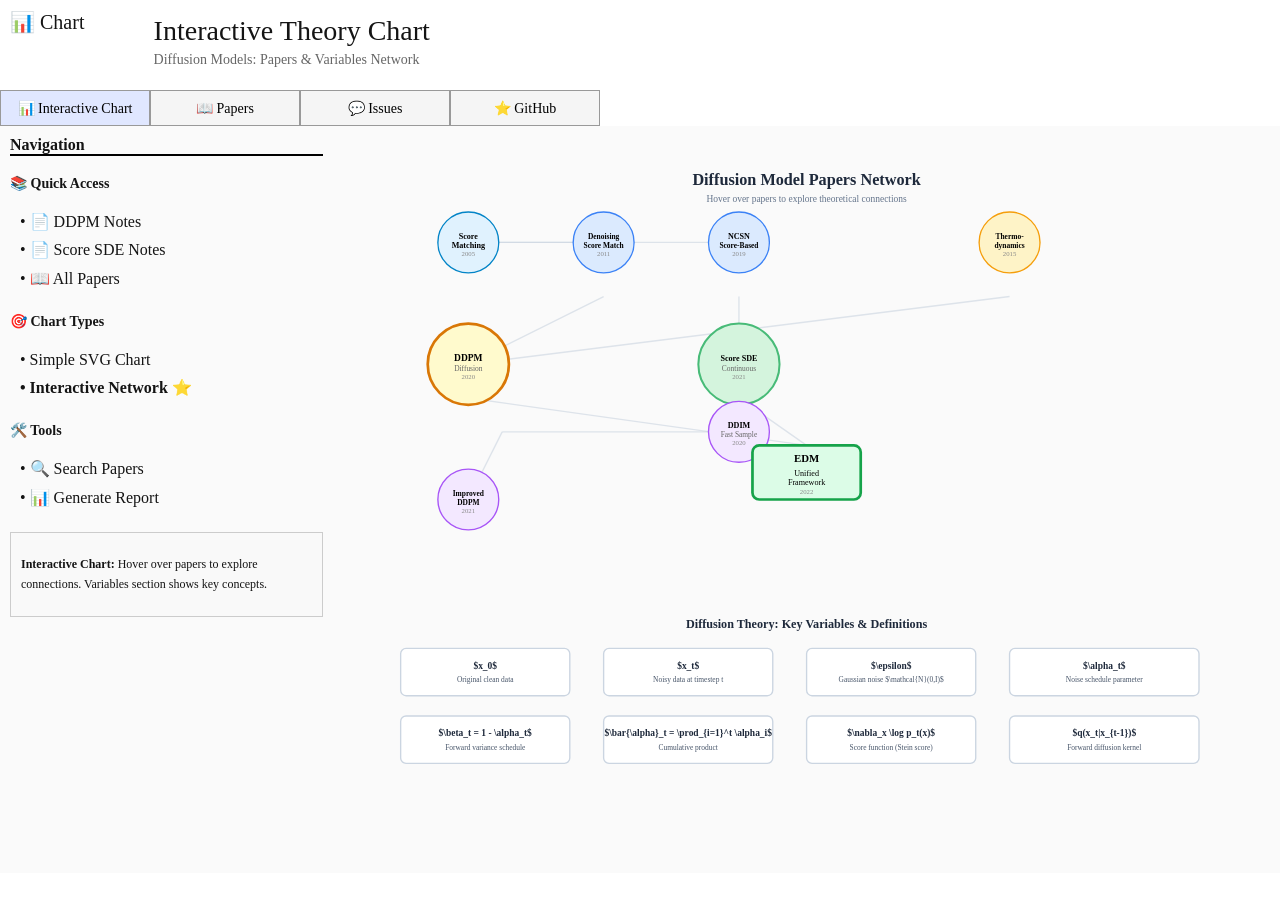
==== website/interactive.html @ 13164aba "feat: 创建仿WM参考网站的交互式理论图表 ✨ 核心功能： 1. 创建interactive.html - 完全仿照WM参考网站的设计    - 上半部分(70%): 论文网络图，悬停高亮相关论文" ====
<!DOCTYPE html>
<html lang="zh-CN">
<head>
    <meta charset="UTF-8">
    <meta name="viewport" content="width=device-width, initial-scale=1.0">
    <title>📊 Interactive Theory Chart - Diffusion Models</title>
    <link rel="stylesheet" href="style.css">
    <style>
        .chart-page {
            position: absolute;
            left: 26%;
            top: 14%;
            width: 74%;
            height: 83%;
            overflow: auto;
            background: white;
            padding: 0;
        }

        .chart-container {
            width: 100%;
            height: 100%;
            position: relative;
        }

        .svg-container {
            width: 100%;
            height: 100%;
            display: block;
            background: #fafafa;
        }

        /* Paper nodes styling */
        .paper-node {
            cursor: pointer;
            transition: all 0.3s ease;
        }

        .paper-node circle {
            transition: all 0.3s ease;
        }

        .paper-node text {
            transition: all 0.3s ease;
            pointer-events: none;
        }

        .paper-node .subtitle {
            font-size: 11px;
            fill: #666;
        }

        .paper-node .year {
            font-size: 10px;
            fill: #888;
        }

        /* Connection lines */
        .connection-line {
            stroke: #cbd5e1;
            stroke-width: 2;
            opacity: 0.6;
            transition: all 0.3s ease;
        }

        /* Highlight states */
        .highlighted {
            opacity: 1 !important;
            stroke-width: 3 !important;
        }

        .dimmed {
            opacity: 0.15 !important;
        }

        .active {
            opacity: 1 !important;
            stroke: #667eea !important;
            stroke-width: 4 !important;
        }

        /* Variables section */
        .variables-section {
            background: linear-gradient(180deg, #f8f9fa 0%, #e9ecef 100%);
            border-top: 3px solid #667eea;
        }

        .variables-title {
            font-size: 18px;
            font-weight: bold;
            fill: #1e293b;
        }

        .variable-item {
            cursor: pointer;
            transition: all 0.3s ease;
        }

        .variable-item:hover rect {
            fill: #e0e7ff !important;
            stroke: #667eea !important;
            stroke-width: 2;
        }

        .variable-item .var-name {
            font-size: 14px;
            font-weight: bold;
            fill: #1e293b;
        }

        .variable-item .var-def {
            font-size: 11px;
            fill: #475569;
        }

        /* Variable relationships */
        .variable-arrow {
            stroke: #94a3b8;
            stroke-width: 1.5;
            fill: none;
            opacity: 0.5;
        }

        .legend {
            position: absolute;
            top: 20px;
            right: 20px;
            background: white;
            padding: 15px;
            border-radius: 8px;
            box-shadow: 0 2px 8px rgba(0,0,0,0.1);
            font-size: 12px;
        }

        .legend h4 {
            margin: 0 0 10px 0;
            color: #1e293b;
        }

        .legend-item {
            display: flex;
            align-items: center;
            gap: 8px;
            margin: 5px 0;
        }

        .legend-color {
            width: 20px;
            height: 20px;
            border-radius: 50%;
            border: 2px solid #cbd5e1;
        }

        .instruction {
            position: absolute;
            bottom: 20px;
            left: 20px;
            background: rgba(255, 255, 255, 0.95);
            padding: 15px 20px;
            border-radius: 8px;
            box-shadow: 0 2px 8px rgba(0,0,0,0.1);
            font-size: 14px;
            color: #475569;
        }

        .instruction strong {
            color: #1e293b;
        }

        /* Notes link */
        .notes-link {
            position: absolute;
            top: 20px;
            left: 20px;
            background: #48bb78;
            color: white;
            padding: 12px 20px;
            border-radius: 8px;
            text-decoration: none;
            font-weight: bold;
            box-shadow: 0 2px 8px rgba(0,0,0,0.1);
            transition: all 0.2s;
        }

        .notes-link:hover {
            background: #38a169;
            transform: translateY(-2px);
        }

        .notes-link svg {
            margin-right: 8px;
            vertical-align: middle;
        }
    </style>
</head>
<body>
    <div id="logo">
        <h2 style="margin: 10px; font-family: 'Georgia', serif;">📊 Chart</h2>
    </div>

    <div id="header">
        <h1 style="margin-top: 15px; font-family: 'Georgia', serif; font-weight: normal;">
            Interactive Theory Chart
        </h1>
        <p style="margin: 5px 0 0 0; font-size: 14px; color: #666;">
            Diffusion Models: Papers & Variables Network
        </p>
    </div>

    <div id="chartbutton">
        <a href="interactive.html"><button style="width: 100%; height: 100%; font-family: 'Georgia', serif; font-size: 14px; background: #e0e7ff;">📊 Interactive Chart</button></a>
    </div>

    <div id="aboutbutton">
        <a href="papers.html"><button style="width: 100%; height: 100%; font-family: 'Georgia', serif; font-size: 14px;">📖 Papers</button></a>
    </div>

    <div id="linksbutton">
        <a href="issues.html"><button style="width: 100%; height: 100%; font-family: 'Georgia', serif; font-size: 14px;">💬 Issues</button></a>
    </div>

    <div id="contactbutton">
        <a href="https://github.com/Shiying-Zhang/diffusion-theory-discussion" target="_blank"><button style="width: 100%; height: 100%; font-family: 'Georgia', serif; font-size: 14px;">⭐ GitHub</button></a>
    </div>

    <div id="distributions">
        <h3 style="margin: 10px; font-family: 'Georgia', serif; border-bottom: 2px solid #000;">Navigation</h3>

        <div style="margin: 15px 10px;">
            <h4 style="font-family: 'Georgia', serif; margin-bottom: 8px;">📚 Quick Access</h4>
            <ul style="list-style-type: none; padding-left: 10px; line-height: 1.8;">
                <li><a href="../Notes/DDPM.md">• 📄 DDPM Notes</a></li>
                <li><a href="../Notes/Score-based SDE.md">• 📄 Score SDE Notes</a></li>
                <li><a href="papers.html">• 📖 All Papers</a></li>
            </ul>
        </div>

        <div style="margin: 15px 10px;">
            <h4 style="font-family: 'Georgia', serif; margin-bottom: 8px;">🎯 Chart Types</h4>
            <ul style="list-style-type: none; padding-left: 10px; line-height: 1.8;">
                <li><a href="index.html">• Simple SVG Chart</a></li>
                <li><strong>• Interactive Network ⭐</strong></li>
            </ul>
        </div>

        <div style="margin: 15px 10px;">
            <h4 style="font-family: 'Georgia', serif; margin-bottom: 8px;">🛠️ Tools</h4>
            <ul style="list-style-type: none; padding-left: 10px; line-height: 1.8;">
                <li><a href="../scripts/search_papers.py">• 🔍 Search Papers</a></li>
                <li><a href="../scripts/generate_report.py">• 📊 Generate Report</a></li>
            </ul>
        </div>

        <div style="margin: 20px 10px; padding: 10px; background-color: #f9f9f9; border: 1px solid #ccc;">
            <p style="font-size: 12px; line-height: 1.6; font-family: 'Georgia', serif;">
                <strong>Interactive Chart:</strong> Hover over papers to explore connections. Variables section shows key concepts.
            </p>
        </div>
    </div>

    <div class="chart-page">
        <a href="../Notes/" class="notes-link">
            <svg width="16" height="16" viewBox="0 0 16 16" style="fill: currentColor;">
                <path d="M6 2h5l1 1h3v11H4V3h2z"/>
                <path d="M6 4v1h4V4H6z"/>
            </svg>
            View Notes
        </a>

        <div class="legend">
            <h4>Legend</h4>
            <div class="legend-item">
                <div class="legend-color" style="background: #fffacd;"></div>
                <span>Core Papers (DDPM)</span>
            </div>
            <div class="legend-item">
                <div class="legend-color" style="background: #d4f4dd;"></div>
                <span>Extensions</span>
            </div>
            <div class="legend-item">
                <div class="legend-color" style="background: #dbeafe;"></div>
                <span>Theoretical</span>
            </div>
        </div>

        <div class="instruction">
            <strong>💡 How to use:</strong><br>
            • Hover over papers to highlight connections<br>
            • Variables show diffusion theory concepts<br>
            • Click papers to view details
        </div>

        <div class="chart-container">
            <svg class="svg-container" viewBox="0 0 1400 1000" xmlns="http://www.w3.org/2000/svg">
                <defs>
                    <marker id="arrowhead" markerWidth="10" markerHeight="7" refX="9" refY="3.5" orient="auto">
                        <polygon points="0 0, 10 3.5, 0 7" fill="#94a3b8" />
                    </marker>
                    <style>
                        @keyframes pulse {
                            0%, 100% { opacity: 1; }
                            50% { opacity: 0.5; }
                        }
                    </style>
                </defs>

                <!-- Papers Network Section (Top 70%) -->
                <g id="papers-section">
                    <text x="700" y="35" text-anchor="middle" font-size="24" font-weight="bold" fill="#1e293b">
                        Diffusion Model Papers Network
                    </text>
                    <text x="700" y="60" text-anchor="middle" font-size="14" fill="#64748b">
                        Hover over papers to explore theoretical connections
                    </text>

                    <!-- Connections (drawn first so they appear behind nodes) -->
                    <!-- Score Matching connections -->
                    <line class="connection-line" data-from="score_matching" data-to="denoising" x1="200" y1="120" x2="400" y2="120"/>
                    <line class="connection-line" data-from="score_matching" data-to="ncsn" x1="200" y1="120" x2="600" y2="120"/>

                    <!-- DDPM connections -->
                    <line class="connection-line" data-from="thermodynamics" data-to="ddpm" x1="1000" y1="200" x2="200" y2="300"/>
                    <line class="connection-line" data-from="denoising" data-to="ddpm" x1="400" y1="200" x2="200" y2="300"/>
                    <line class="connection-line" data-from="ddpm" data-to="edm" x1="200" y1="350" x2="700" y2="420"/>
                    <line class="connection-line" data-from="ddpm" data-to="ddim" x1="250" y1="400" x2="600" y2="400"/>
                    <line class="connection-line" data-from="ddpm" data-to="improved" x1="250" y1="400" x2="200" y2="500"/>

                    <!-- Score SDE connections -->
                    <line class="connection-line" data-from="ncsn" data-to="score_sde" x1="600" y1="200" x2="600" y2="300"/>
                    <line class="connection-line" data-from="score_sde" data-to="edm" x1="600" y1="350" x2="700" y2="420"/>

                    <!-- Paper Nodes -->
                    <!-- Foundational Papers -->
                    <g class="paper-node" data-id="score_matching" onmouseover="handleHover('score_matching', true)" onmouseout="handleHover('score_matching', false)">
                        <circle cx="200" cy="120" r="45" fill="#e0f2fe" stroke="#0284c7" stroke-width="2"/>
                        <text x="200" y="115" text-anchor="middle" font-size="12" font-weight="bold">Score</text>
                        <text x="200" y="128" text-anchor="middle" font-size="12" font-weight="bold">Matching</text>
                        <text x="200" y="140" text-anchor="middle" class="year">2005</text>
                    </g>

                    <g class="paper-node" data-id="denoising" onmouseover="handleHover('denoising', true)" onmouseout="handleHover('denoising', false)">
                        <circle cx="400" cy="120" r="45" fill="#dbeafe" stroke="#3b82f6" stroke-width="2"/>
                        <text x="400" y="115" text-anchor="middle" font-size="11" font-weight="bold">Denoising</text>
                        <text x="400" y="128" text-anchor="middle" font-size="11" font-weight="bold">Score Match</text>
                        <text x="400" y="140" text-anchor="middle" class="year">2011</text>
                    </g>

                    <g class="paper-node" data-id="thermodynamics" onmouseover="handleHover('thermodynamics', true)" onmouseout="handleHover('thermodynamics', false)">
                        <circle cx="1000" cy="120" r="45" fill="#fef3c7" stroke="#f59e0b" stroke-width="2"/>
                        <text x="1000" y="115" text-anchor="middle" font-size="11" font-weight="bold">Thermo-</text>
                        <text x="1000" y="128" text-anchor="middle" font-size="11" font-weight="bold">dynamics</text>
                        <text x="1000" y="140" text-anchor="middle" class="year">2015</text>
                    </g>

                    <g class="paper-node" data-id="ncsn" onmouseover="handleHover('ncsn', true)" onmouseout="handleHover('ncsn', false)">
                        <circle cx="600" cy="120" r="45" fill="#dbeafe" stroke="#3b82f6" stroke-width="2"/>
                        <text x="600" y="115" text-anchor="middle" font-size="12" font-weight="bold">NCSN</text>
                        <text x="600" y="128" text-anchor="middle" font-size="11" font-weight="bold">Score-Based</text>
                        <text x="600" y="140" text-anchor="middle" class="year">2019</text>
                    </g>

                    <!-- Core Papers -->
                    <g class="paper-node" data-id="ddpm" onmouseover="handleHover('ddpm', true)" onmouseout="handleHover('ddpm', false)">
                        <circle cx="200" cy="300" r="60" fill="#fffacd" stroke="#d97706" stroke-width="4"/>
                        <text x="200" y="295" text-anchor="middle" font-size="14" font-weight="bold">DDPM</text>
                        <text x="200" y="310" text-anchor="middle" class="subtitle">Diffusion</text>
                        <text x="200" y="322" text-anchor="middle" class="year">2020</text>
                    </g>

                    <g class="paper-node" data-id="score_sde" onmouseover="handleHover('score_sde', true)" onmouseout="handleHover('score_sde', false)">
                        <circle cx="600" cy="300" r="60" fill="#d4f4dd" stroke="#48bb78" stroke-width="3"/>
                        <text x="600" y="295" text-anchor="middle" font-size="12" font-weight="bold">Score SDE</text>
                        <text x="600" y="310" text-anchor="middle" class="subtitle">Continuous</text>
                        <text x="600" y="322" text-anchor="middle" class="year">2021</text>
                    </g>

                    <!-- Extensions -->
                    <g class="paper-node" data-id="improved" onmouseover="handleHover('improved', true)" onmouseout="handleHover('improved', false)">
                        <circle cx="200" cy="500" r="45" fill="#f3e8ff" stroke="#a855f7" stroke-width="2"/>
                        <text x="200" y="495" text-anchor="middle" font-size="11" font-weight="bold">Improved</text>
                        <text x="200" y="508" text-anchor="middle" font-size="11" font-weight="bold">DDPM</text>
                        <text x="200" y="520" text-anchor="middle" class="year">2021</text>
                    </g>

                    <g class="paper-node" data-id="ddim" onmouseover="handleHover('ddim', true)" onmouseout="handleHover('ddim', false)">
                        <circle cx="600" cy="400" r="45" fill="#f3e8ff" stroke="#a855f7" stroke-width="2"/>
                        <text x="600" y="395" text-anchor="middle" font-size="12" font-weight="bold">DDIM</text>
                        <text x="600" y="408" text-anchor="middle" class="subtitle">Fast Sample</text>
                        <text x="600" y="420" text-anchor="middle" class="year">2020</text>
                    </g>

                    <!-- Unified Framework -->
                    <g class="paper-node" data-id="edm" onmouseover="handleHover('edm', true)" onmouseout="handleHover('edm', false)" onclick="window.open('papers/paper.html?id=edm_2022', '_blank')">
                        <rect x="620" y="420" width="160" height="80" rx="10" fill="#dcfce7" stroke="#16a34a" stroke-width="4"/>
                        <text x="700" y="445" text-anchor="middle" font-size="16" font-weight="bold">EDM</text>
                        <text x="700" y="465" text-anchor="middle" font-size="12">Unified</text>
                        <text x="700" y="478" text-anchor="middle" font-size="12">Framework</text>
                        <text x="700" y="492" text-anchor="middle" class="year">2022</text>
                    </g>
                </g>

                <!-- Variables Section (Bottom 30%) -->
                <g id="variables-section" class="variables-section">
                    <text x="700" y="690" text-anchor="middle" class="variables-title">
                        Diffusion Theory: Key Variables & Definitions
                    </text>

                    <!-- Core Variables -->
                    <g class="variable-item" data-var="x0" onmouseover="highlightVar('x0')" onmouseout="unhighlightVar()">
                        <rect x="100" y="720" width="250" height="70" rx="8" fill="white" stroke="#cbd5e1" stroke-width="2"/>
                        <text x="225" y="750" text-anchor="middle" class="var-name">$x_0$</text>
                        <text x="225" y="770" text-anchor="middle" class="var-def">Original clean data</text>
                    </g>

                    <g class="variable-item" data-var="xt" onmouseover="highlightVar('xt')" onmouseout="unhighlightVar()">
                        <rect x="400" y="720" width="250" height="70" rx="8" fill="white" stroke="#cbd5e1" stroke-width="2"/>
                        <text x="525" y="750" text-anchor="middle" class="var-name">$x_t$</text>
                        <text x="525" y="770" text-anchor="middle" class="var-def">Noisy data at timestep t</text>
                    </g>

                    <g class="variable-item" data-var="epsilon" onmouseover="highlightVar('epsilon')" onmouseout="unhighlightVar()">
                        <rect x="700" y="720" width="250" height="70" rx="8" fill="white" stroke="#cbd5e1" stroke-width="2"/>
                        <text x="825" y="750" text-anchor="middle" class="var-name">$\epsilon$</text>
                        <text x="825" y="770" text-anchor="middle" class="var-def">Gaussian noise $\mathcal{N}(0,I)$</text>
                    </g>

                    <g class="variable-item" data-var="alpha" onmouseover="highlightVar('alpha')" onmasterout="unhighlightVar()">
                        <rect x="1000" y="720" width="280" height="70" rx="8" fill="white" stroke="#cbd5e1" stroke-width="2"/>
                        <text x="1140" y="750" text-anchor="middle" class="var-name">$\alpha_t$</text>
                        <text x="1140" y="770" text-anchor="middle" class="var-def">Noise schedule parameter</text>
                    </g>

                    <!-- Beta and Alpha bar -->
                    <g class="variable-item" data-var="beta" onmouseover="highlightVar('beta')" onmouseout="unhighlightVar()">
                        <rect x="100" y="820" width="250" height="70" rx="8" fill="white" stroke="#cbd5e1" stroke-width="2"/>
                        <text x="225" y="850" text-anchor="middle" class="var-name">$\beta_t = 1 - \alpha_t$</text>
                        <text x="225" y="870" text-anchor="middle" class="var-def">Forward variance schedule</text>
                    </g>

                    <g class="variable-item" data-var="alphabar" onmouseover="highlightVar('alphabar')" onmouseout="unhighlightVar()">
                        <rect x="400" y="820" width="250" height="70" rx="8" fill="white" stroke="#cbd5e1" stroke-width="2"/>
                        <text x="525" y="850" text-anchor="middle" class="var-name">$\bar{\alpha}_t = \prod_{i=1}^t \alpha_i$</text>
                        <text x="525" y="870" text-anchor="middle" class="var-def">Cumulative product</text>
                    </g>

                    <g class="variable-item" data-var="score" onmouseover="highlightVar('score')" onmouseout="unhighlightVar()">
                        <rect x="700" y="820" width="250" height="70" rx="8" fill="white" stroke="#cbd5e1" stroke-width="2"/>
                        <text x="825" y="850" text-anchor="middle" class="var-name">$\nabla_x \log p_t(x)$</text>
                        <text x="825" y="870" text-anchor="middle" class="var-def">Score function (Stein score)</text>
                    </g>

                    <g class="variable-item" data-var="transition" onmouseover="highlightVar('transition')" onmouseout="unhighlightVar()">
                        <rect x="1000" y="820" width="280" height="70" rx="8" fill="white" stroke="#cbd5e1" stroke-width="2"/>
                        <text x="1140" y="850" text-anchor="middle" class="var-name">$q(x_t|x_{t-1})$</text>
                        <text x="1140" y="870" text-anchor="middle" class="var-def">Forward diffusion kernel</text>
                    </g>
                </g>
            </svg>
        </div>
    </div>

    <script>
        // Paper relationships mapping
        const paperConnections = {
            'score_matching': ['denoising', 'ncsn'],
            'denoising': ['score_matching', 'ddpm'],
            'ncsn': ['score_matching', 'score_sde'],
            'thermodynamics': ['ddpm'],
            'ddpm': ['improved', 'ddim', 'edm', 'denoising', 'thermodynamics'],
            'improved': ['ddpm'],
            'ddim': ['ddpm'],
            'score_sde': ['ncsn', 'edm'],
            'edm': ['ddpm', 'score_sde']
        };

        // Variable relationships (for highlighting)
        const variableConnections = {
            'alpha': ['beta', 'alphabar'],
            'beta': ['alpha', 'alphabar'],
            'alphabar': ['alpha', 'beta'],
            'x0': ['xt'],
            'xt': ['x0', 'epsilon', 'transition'],
            'epsilon': ['xt'],
            'score': ['xt'],
            'transition': ['xt', 'alpha', 'beta']
        };

        let hoveredPaper = null;

        function handleHover(paperId, isHover) {
            const paperNodes = document.querySelectorAll(`.paper-node[data-id="${paperId}"]`);
            const connections = document.querySelectorAll(`.connection-line[data-from="${paperId}"], .connection-line[data-to="${paperId}"]`);
            const relatedPapers = new Set();

            // Add connected papers
            if (paperConnections[paperId]) {
                paperConnections[paperId].forEach(id => relatedPapers.add(id));
            }

            // Clear all highlights
            document.querySelectorAll('.paper-node').forEach(node => {
                node.classList.remove('active', 'dimmed');
            });
            document.querySelectorAll('.connection-line').forEach(line => {
                line.classList.remove('active', 'dimmed');
            });

            if (isHover) {
                hoveredPaper = paperId;

                // Highlight hovered paper
                paperNodes.forEach(node => node.classList.add('active'));

                // Highlight connected papers
                relatedPapers.forEach(id => {
                    document.querySelectorAll(`.paper-node[data-id="${id}"]`).forEach(node => {
                        node.classList.add('active');
                    });
                });

                // Highlight connections
                connections.forEach(line => line.classList.add('active'));

                // Dim unrelated papers
                document.querySelectorAll('.paper-node').forEach(node => {
                    const id = node.dataset.id;
                    if (id !== paperId && !relatedPapers.has(id)) {
                        node.classList.add('dimmed');
                    }
                });

                // Dim unrelated connections
                document.querySelectorAll('.connection-line').forEach(line => {
                    const from = line.dataset.from;
                    const to = line.dataset.to;
                    if (from !== paperId && to !== paperId &&
                        !relatedPapers.has(from) && !relatedPapers.has(to)) {
                        line.classList.add('dimmed');
                    }
                });
            } else {
                hoveredPaper = null;
                // Reset all
                document.querySelectorAll('.paper-node').forEach(node => {
                    node.classList.remove('active', 'dimmed');
                });
                document.querySelectorAll('.connection-line').forEach(line => {
                    line.classList.remove('active', 'dimmed');
                });
            }
        }

        function highlightVar(varId) {
            const varItems = document.querySelectorAll(`.variable-item[data-var="${varId}"]`);
            const relatedVars = variableConnections[varId] || [];

            // Highlight hovered variable
            varItems.forEach(item => {
                item.querySelector('rect').style.fill = '#e0e7ff';
                item.querySelector('rect').style.stroke = '#667eea';
                item.querySelector('rect').style.strokeWidth = '3';
            });

            // Highlight related variables
            relatedVars.forEach(vId => {
                document.querySelectorAll(`.variable-item[data-var="${vId}"]`).forEach(item => {
                    item.querySelector('rect').style.fill = '#dcfce7';
                });
            });
        }

        function unhighlightVar() {
            // Reset all variables
            document.querySelectorAll('.variable-item rect').forEach(rect => {
                rect.style.fill = 'white';
                rect.style.stroke = '#cbd5e1';
                rect.style.strokeWidth = '2';
            });
        }
    </script>
</body>
</html>
---- website/style.css ----
/* Global rules - background color, links, font-family, font-color */

body {
    background-color: rgb(255, 255, 255);
    font-family: "Georgia", "Times New Roman", Times, serif;
    color: rgb(20, 20, 20);
    margin: 0;
    padding: 0;
}

a:link {
    color: rgb(20, 20, 20);
    text-decoration: none;
}

a:visited {
    color: rgb(20, 20, 20);
    text-decoration: none;
}

a:hover {
    color: rgb(70, 70, 200);
    text-decoration: underline;
}

a:active {
    color: rgb(20, 20, 20);
    text-decoration: none;
}

#logo {
    position: absolute;
    left: 0%;
    top: 0%;
    width: 10%;
    height: 10%;
    overflow: hidden;
}

#header {
    position: absolute;
    left: 12%;
    top: 0;
    width: 88%;
    height: 10%;
    overflow: hidden;
    background-color: transparent;
}

#chartbutton {
    position: absolute;
    left: 0px;
    top: 10%;
    width: 150px;
    height: 4%;
    overflow: hidden;
}

#aboutbutton {
    position: absolute;
    left: 150px;
    top: 10%;
    width: 150px;
    height: 4%;
    overflow: hidden;
}

#linksbutton {
    position: absolute;
    left: 300px;
    top: 10%;
    width: 150px;
    height: 4%;
    overflow: hidden;
}

#contactbutton {
    position: absolute;
    left: 450px;
    top: 10%;
    width: 150px;
    height: 4%;
    overflow: hidden;
}

#textbox {
    position: absolute;
    left: 0px;
    top: 15%;
    width: 95%;
    height: 100%;
    overflow: visible;
    margin-left: 5%;
}

#info {
    position: absolute;
    left: 0px;
    top: 14%;
    width: 25%;
    height: 0%;
    overflow: hidden;
    border-style: solid;
}

#distributions {
    position: absolute;
    left: 0px;
    top: 14%;
    width: 26%;
    height: 83%;
    overflow: auto;
    border-right: 1px solid #ccc;
    background-color: #fafafa;
}

#Zoomin {
    position: absolute;
    left: 27%;
    top: 15%;
    width: 30px;
    height: 30px;
    overflow: hidden;
    z-index: 10;
    background-color: white;
    border: 1px solid #666;
    border-radius: 3px;
}

#Zoomin:hover {
    background-color: #f0f0f0;
}

#Zoomout {
    position: absolute;
    left: 27%;
    top: 19%;
    width: 30px;
    height: 30px;
    overflow: hidden;
    z-index: 10;
    background-color: white;
    border: 1px solid #666;
    border-radius: 3px;
}

#Zoomout:hover {
    background-color: #f0f0f0;
}

#Charthouse {
    position: absolute;
    left: 26%;
    top: 14%;
    width: 74%;
    height: 83%;
    overflow: auto;
    background-color: #ffffff;
}

#Chart {
    position: relative;
    left: 0px;
    top: 0px;
    display: block;
    max-width: none;
}

/* Button styling */
button {
    cursor: pointer;
    background-color: #f5f5f5;
    border: 1px solid #999;
    padding: 5px;
}

button:hover {
    background-color: #e0e0e0;
}

/* Heading styles */
h1 {
    font-size: 28px;
    font-weight: normal;
    margin: 0;
}

h2 {
    font-size: 20px;
    font-weight: normal;
}

h3 {
    font-size: 16px;
    font-weight: bold;
}

h4 {
    font-size: 14px;
    font-weight: bold;
}

/* Paper detail page styles */
#paper-content {
    position: absolute;
    left: 26%;
    top: 14%;
    width: 74%;
    height: 83%;
    overflow: auto;
    background-color: #ffffff;
    padding: 30px;
}

.paper-header {
    background: linear-gradient(135deg, #667eea 0%, #764ba2 100%);
    color: white;
    padding: 30px;
    border-radius: 10px;
    margin-bottom: 30px;
}

.paper-header h1 {
    margin: 0 0 10px 0;
    font-size: 2em;
}

.paper-header .authors {
    font-size: 1.1em;
    margin: 10px 0;
}

.paper-header .meta {
    display: flex;
    gap: 20px;
    margin-top: 15px;
    font-size: 0.9em;
}

.paper-section {
    background: white;
    padding: 25px;
    border-radius: 8px;
    margin-bottom: 20px;
    box-shadow: 0 2px 4px rgba(0,0,0,0.1);
}

.paper-section h2 {
    margin-top: 0;
    color: #1e293b;
    border-bottom: 2px solid #e2e8f0;
    padding-bottom: 10px;
}

.status-badge {
    display: inline-block;
    padding: 5px 15px;
    border-radius: 20px;
    font-size: 0.9em;
    font-weight: bold;
}

.status-completed {
    background: #22c55e;
    color: white;
}

.status-reading {
    background: #3b82f6;
    color: white;
}

.status-unread {
    background: #94a3b8;
    color: white;
}

.paper-links {
    display: flex;
    gap: 15px;
    margin: 20px 0;
}

.paper-links a {
    display: inline-block;
    padding: 10px 20px;
    background: #667eea;
    color: white;
    border-radius: 5px;
    text-decoration: none;
}

.paper-links a:hover {
    background: #5568d3;
    text-decoration: none;
}

.key-concepts {
    display: flex;
    flex-wrap: wrap;
    gap: 10px;
    margin: 15px 0;
}

.concept-tag {
    background: #e0e7ff;
    color: #4f46e5;
    padding: 8px 15px;
    border-radius: 20px;
    font-size: 0.9em;
}

.notes-section {
    background: #fefce8;
    padding: 20px;
    border-left: 4px solid #f59e0b;
    margin: 20px 0;
}

.back-link {
    position: absolute;
    left: 26%;
    top: 5%;
    font-size: 14px;
}

.back-link a {
    color: #667eea;
    text-decoration: none;
}

.back-link a:hover {
    text-decoration: underline;
}
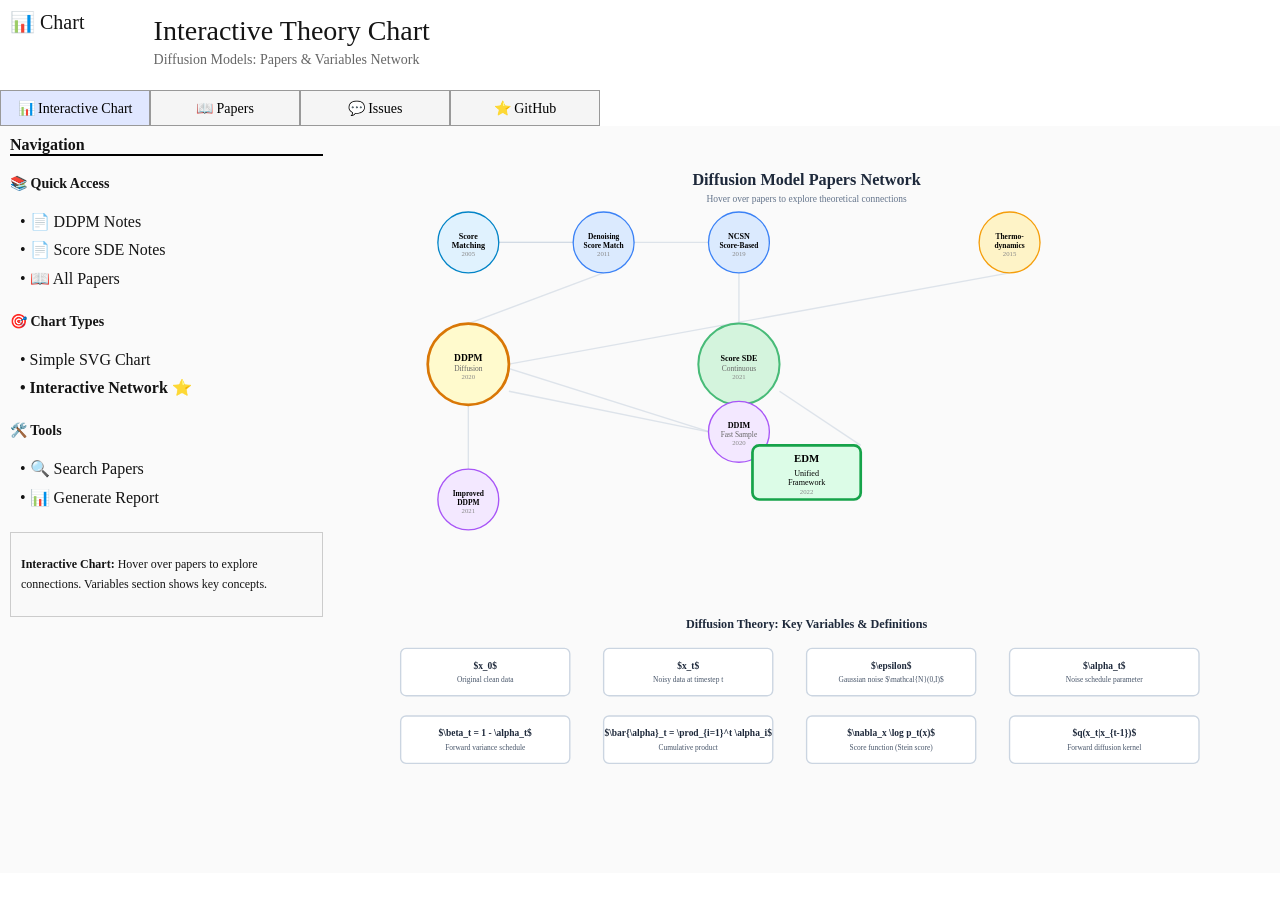
==== commit 8ed9b57e: "fix: 修复interactive chart连线坐标 & 准备GitHub Pages部署 ✅ 连线修复： - 修复所有论文节点的连线坐标 - 连线现在从圆圈边缘正确连接到圆圈边缘 - 9条连线全" ====
--- a/website/interactive.html
+++ b/website/interactive.html
@@ -314,20 +314,41 @@
                     </text>
 
                     <!-- Connections (drawn first so they appear behind nodes) -->
-                    <!-- Score Matching connections -->
-                    <line class="connection-line" data-from="score_matching" data-to="denoising" x1="200" y1="120" x2="400" y2="120"/>
-                    <line class="connection-line" data-from="score_matching" data-to="ncsn" x1="200" y1="120" x2="600" y2="120"/>
-
-                    <!-- DDPM connections -->
-                    <line class="connection-line" data-from="thermodynamics" data-to="ddpm" x1="1000" y1="200" x2="200" y2="300"/>
-                    <line class="connection-line" data-from="denoising" data-to="ddpm" x1="400" y1="200" x2="200" y2="300"/>
-                    <line class="connection-line" data-from="ddpm" data-to="edm" x1="200" y1="350" x2="700" y2="420"/>
-                    <line class="connection-line" data-from="ddpm" data-to="ddim" x1="250" y1="400" x2="600" y2="400"/>
-                    <line class="connection-line" data-from="ddpm" data-to="improved" x1="250" y1="400" x2="200" y2="500"/>
-
-                    <!-- Score SDE connections -->
-                    <line class="connection-line" data-from="ncsn" data-to="score_sde" x1="600" y1="200" x2="600" y2="300"/>
-                    <line class="connection-line" data-from="score_sde" data-to="edm" x1="600" y1="350" x2="700" y2="420"/>
+                    <!-- Score Matching to Denoising -->
+                    <line class="connection-line" data-from="score_matching" data-to="denoising"
+                          x1="245" y1="120" x2="355" y2="120"/>
+
+                    <!-- Score Matching to NCSN -->
+                    <line class="connection-line" data-from="score_matching" data-to="ncsn"
+                          x1="245" y1="120" x2="555" y2="120"/>
+
+                    <!-- Denoising to DDPM -->
+                    <line class="connection-line" data-from="denoising" data-to="ddpm"
+                          x1="400" y1="165" x2="200" y2="240"/>
+
+                    <!-- Thermodynamics to DDPM -->
+                    <line class="connection-line" data-from="thermodynamics" data-to="ddpm"
+                          x1="1000" y1="165" x2="260" y2="300"/>
+
+                    <!-- NCSN to Score SDE -->
+                    <line class="connection-line" data-from="ncsn" data-to="score_sde"
+                          x1="600" y1="165" x2="600" y2="240"/>
+
+                    <!-- DDPM to EDM -->
+                    <line class="connection-line" data-from="ddpm" data-to="edm"
+                          x1="240" y1="300" x2="620" y2="420"/>
+
+                    <!-- DDPM to DDIM -->
+                    <line class="connection-line" data-from="ddpm" data-to="ddim"
+                          x1="260" y1="340" x2="555" y2="400"/>
+
+                    <!-- DDPM to Improved -->
+                    <line class="connection-line" data-from="ddpm" data-to="improved"
+                          x1="200" y1="360" x2="200" y2="455"/>
+
+                    <!-- Score SDE to EDM -->
+                    <line class="connection-line" data-from="score_sde" data-to="edm"
+                          x1="660" y1="340" x2="780" y2="420"/>
 
                     <!-- Paper Nodes -->
                     <!-- Foundational Papers -->
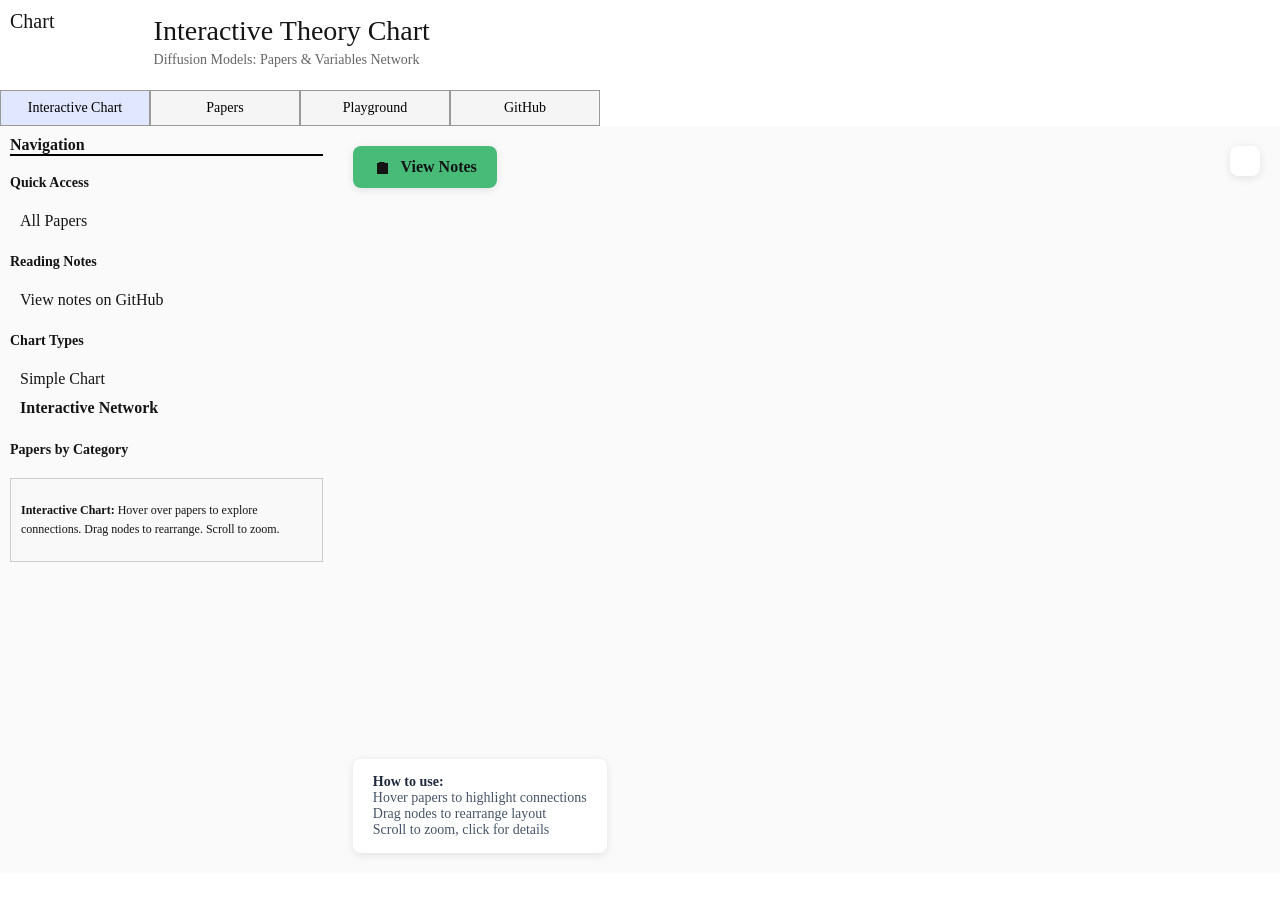
==== commit 4ca2bf9f: "feat：重构项目结构 + 新增 Playground 可视化与笔记自动加载   项目结构：   - 整合 website 样式（style.css → css/）和脚本（→ js/）   - 迁移笔" ====
--- a/website/interactive.html
+++ b/website/interactive.html
@@ -3,8 +3,9 @@
 <head>
     <meta charset="UTF-8">
     <meta name="viewport" content="width=device-width, initial-scale=1.0">
-    <title>📊 Interactive Theory Chart - Diffusion Models</title>
-    <link rel="stylesheet" href="style.css">
+    <title>Interactive Theory Chart - Diffusion Models</title>
+    <link rel="stylesheet" href="css/style.css">
+    <script src="https://d3js.org/d3.v7.min.js"></script>
     <style>
         .chart-page {
             position: absolute;
@@ -12,113 +13,44 @@
             top: 14%;
             width: 74%;
             height: 83%;
-            overflow: auto;
+            overflow: hidden;
             background: white;
             padding: 0;
         }
 
-        .chart-container {
+        #chart-container {
             width: 100%;
             height: 100%;
             position: relative;
-        }
-
-        .svg-container {
-            width: 100%;
-            height: 100%;
-            display: block;
             background: #fafafa;
         }
 
         /* Paper nodes styling */
         .paper-node {
             cursor: pointer;
-            transition: all 0.3s ease;
+            transition: opacity 0.3s ease;
         }
 
         .paper-node circle {
-            transition: all 0.3s ease;
+            transition: stroke 0.3s ease, stroke-width 0.3s ease;
         }
 
         .paper-node text {
-            transition: all 0.3s ease;
             pointer-events: none;
-        }
-
-        .paper-node .subtitle {
-            font-size: 11px;
-            fill: #666;
-        }
-
-        .paper-node .year {
-            font-size: 10px;
-            fill: #888;
         }
 
         /* Connection lines */
         .connection-line {
-            stroke: #cbd5e1;
-            stroke-width: 2;
-            opacity: 0.6;
-            transition: all 0.3s ease;
-        }
-
-        /* Highlight states */
-        .highlighted {
-            opacity: 1 !important;
-            stroke-width: 3 !important;
-        }
-
-        .dimmed {
-            opacity: 0.15 !important;
-        }
-
-        .active {
-            opacity: 1 !important;
-            stroke: #667eea !important;
-            stroke-width: 4 !important;
+            transition: stroke 0.3s ease, opacity 0.3s ease;
         }
 
         /* Variables section */
-        .variables-section {
-            background: linear-gradient(180deg, #f8f9fa 0%, #e9ecef 100%);
-            border-top: 3px solid #667eea;
-        }
-
-        .variables-title {
-            font-size: 18px;
-            font-weight: bold;
-            fill: #1e293b;
-        }
-
-        .variable-item {
+        .var-item {
             cursor: pointer;
-            transition: all 0.3s ease;
-        }
-
-        .variable-item:hover rect {
-            fill: #e0e7ff !important;
-            stroke: #667eea !important;
-            stroke-width: 2;
-        }
-
-        .variable-item .var-name {
-            font-size: 14px;
-            font-weight: bold;
-            fill: #1e293b;
-        }
-
-        .variable-item .var-def {
-            font-size: 11px;
-            fill: #475569;
-        }
-
-        /* Variable relationships */
-        .variable-arrow {
-            stroke: #94a3b8;
-            stroke-width: 1.5;
-            fill: none;
-            opacity: 0.5;
+        }
+
+        .var-item rect {
+            transition: fill 0.2s ease, stroke 0.2s ease;
         }
 
         .legend {
@@ -130,6 +62,7 @@
             border-radius: 8px;
             box-shadow: 0 2px 8px rgba(0,0,0,0.1);
             font-size: 12px;
+            z-index: 10;
         }
 
         .legend h4 {
@@ -161,13 +94,13 @@
             box-shadow: 0 2px 8px rgba(0,0,0,0.1);
             font-size: 14px;
             color: #475569;
+            z-index: 10;
         }
 
         .instruction strong {
             color: #1e293b;
         }
 
-        /* Notes link */
         .notes-link {
             position: absolute;
             top: 20px;
@@ -180,22 +113,33 @@
             font-weight: bold;
             box-shadow: 0 2px 8px rgba(0,0,0,0.1);
             transition: all 0.2s;
+            z-index: 10;
         }
 
         .notes-link:hover {
             background: #38a169;
             transform: translateY(-2px);
+            color: white;
         }
 
         .notes-link svg {
             margin-right: 8px;
             vertical-align: middle;
+        }
+
+        #paper-detail {
+            display: none;
+            margin: 15px 10px;
+            background: white;
+            border: 1px solid #e2e8f0;
+            border-radius: 8px;
+            box-shadow: 0 1px 4px rgba(0,0,0,0.08);
         }
     </style>
 </head>
 <body>
     <div id="logo">
-        <h2 style="margin: 10px; font-family: 'Georgia', serif;">📊 Chart</h2>
+        <h2 style="margin: 10px; font-family: 'Georgia', serif;">Chart</h2>
     </div>
 
     <div id="header">
@@ -208,58 +152,62 @@
     </div>
 
     <div id="chartbutton">
-        <a href="interactive.html"><button style="width: 100%; height: 100%; font-family: 'Georgia', serif; font-size: 14px; background: #e0e7ff;">📊 Interactive Chart</button></a>
+        <a href="interactive.html"><button style="width: 100%; height: 100%; font-family: 'Georgia', serif; font-size: 14px; background: #e0e7ff;">Interactive Chart</button></a>
     </div>
 
     <div id="aboutbutton">
-        <a href="papers.html"><button style="width: 100%; height: 100%; font-family: 'Georgia', serif; font-size: 14px;">📖 Papers</button></a>
+        <a href="papers.html"><button style="width: 100%; height: 100%; font-family: 'Georgia', serif; font-size: 14px;">Papers</button></a>
     </div>
 
     <div id="linksbutton">
-        <a href="issues.html"><button style="width: 100%; height: 100%; font-family: 'Georgia', serif; font-size: 14px;">💬 Issues</button></a>
+        <a href="playground.html"><button style="width: 100%; height: 100%; font-family: 'Georgia', serif; font-size: 14px;">Playground</button></a>
     </div>
 
     <div id="contactbutton">
-        <a href="https://github.com/Shiying-Zhang/diffusion-theory-discussion" target="_blank"><button style="width: 100%; height: 100%; font-family: 'Georgia', serif; font-size: 14px;">⭐ GitHub</button></a>
+        <a href="https://github.com/Shiying-Zhang/diffusion-theory-discussion" target="_blank"><button style="width: 100%; height: 100%; font-family: 'Georgia', serif; font-size: 14px;">GitHub</button></a>
     </div>
 
     <div id="distributions">
         <h3 style="margin: 10px; font-family: 'Georgia', serif; border-bottom: 2px solid #000;">Navigation</h3>
 
         <div style="margin: 15px 10px;">
-            <h4 style="font-family: 'Georgia', serif; margin-bottom: 8px;">📚 Quick Access</h4>
+            <h4 style="font-family: 'Georgia', serif; margin-bottom: 8px;">Quick Access</h4>
             <ul style="list-style-type: none; padding-left: 10px; line-height: 1.8;">
-                <li><a href="../Notes/DDPM.md">• 📄 DDPM Notes</a></li>
-                <li><a href="../Notes/Score-based SDE.md">• 📄 Score SDE Notes</a></li>
-                <li><a href="papers.html">• 📖 All Papers</a></li>
+                <li><a href="papers.html">All Papers</a></li>
             </ul>
         </div>
 
         <div style="margin: 15px 10px;">
-            <h4 style="font-family: 'Georgia', serif; margin-bottom: 8px;">🎯 Chart Types</h4>
+            <h4 style="font-family: 'Georgia', serif; margin-bottom: 8px;">Reading Notes</h4>
+            <ul id="notes-list" style="list-style-type: none; padding-left: 10px; line-height: 1.8;">
+                <li style="color:#999;">Loading...</li>
+            </ul>
+        </div>
+
+        <div style="margin: 15px 10px;">
+            <h4 style="font-family: 'Georgia', serif; margin-bottom: 8px;">Chart Types</h4>
             <ul style="list-style-type: none; padding-left: 10px; line-height: 1.8;">
-                <li><a href="index.html">• Simple SVG Chart</a></li>
-                <li><strong>• Interactive Network ⭐</strong></li>
+                <li><a href="index.html">Simple Chart</a></li>
+                <li><strong>Interactive Network</strong></li>
             </ul>
         </div>
 
         <div style="margin: 15px 10px;">
-            <h4 style="font-family: 'Georgia', serif; margin-bottom: 8px;">🛠️ Tools</h4>
-            <ul style="list-style-type: none; padding-left: 10px; line-height: 1.8;">
-                <li><a href="../scripts/search_papers.py">• 🔍 Search Papers</a></li>
-                <li><a href="../scripts/generate_report.py">• 📊 Generate Report</a></li>
-            </ul>
-        </div>
+            <h4 style="font-family: 'Georgia', serif; margin-bottom: 8px;">Papers by Category</h4>
+            <div id="nav-list"></div>
+        </div>
+
+        <div id="paper-detail"></div>
 
         <div style="margin: 20px 10px; padding: 10px; background-color: #f9f9f9; border: 1px solid #ccc;">
             <p style="font-size: 12px; line-height: 1.6; font-family: 'Georgia', serif;">
-                <strong>Interactive Chart:</strong> Hover over papers to explore connections. Variables section shows key concepts.
+                <strong>Interactive Chart:</strong> Hover over papers to explore connections. Drag nodes to rearrange. Scroll to zoom.
             </p>
         </div>
     </div>
 
     <div class="chart-page">
-        <a href="../Notes/" class="notes-link">
+        <a href="../notes/" class="notes-link">
             <svg width="16" height="16" viewBox="0 0 16 16" style="fill: currentColor;">
                 <path d="M6 2h5l1 1h3v11H4V3h2z"/>
                 <path d="M6 4v1h4V4H6z"/>
@@ -267,337 +215,50 @@
             View Notes
         </a>
 
-        <div class="legend">
-            <h4>Legend</h4>
-            <div class="legend-item">
-                <div class="legend-color" style="background: #fffacd;"></div>
-                <span>Core Papers (DDPM)</span>
-            </div>
-            <div class="legend-item">
-                <div class="legend-color" style="background: #d4f4dd;"></div>
-                <span>Extensions</span>
-            </div>
-            <div class="legend-item">
-                <div class="legend-color" style="background: #dbeafe;"></div>
-                <span>Theoretical</span>
-            </div>
-        </div>
+        <div class="legend" id="chart-legend"></div>
 
         <div class="instruction">
-            <strong>💡 How to use:</strong><br>
-            • Hover over papers to highlight connections<br>
-            • Variables show diffusion theory concepts<br>
-            • Click papers to view details
-        </div>
-
-        <div class="chart-container">
-            <svg class="svg-container" viewBox="0 0 1400 1000" xmlns="http://www.w3.org/2000/svg">
-                <defs>
-                    <marker id="arrowhead" markerWidth="10" markerHeight="7" refX="9" refY="3.5" orient="auto">
-                        <polygon points="0 0, 10 3.5, 0 7" fill="#94a3b8" />
-                    </marker>
-                    <style>
-                        @keyframes pulse {
-                            0%, 100% { opacity: 1; }
-                            50% { opacity: 0.5; }
-                        }
-                    </style>
-                </defs>
-
-                <!-- Papers Network Section (Top 70%) -->
-                <g id="papers-section">
-                    <text x="700" y="35" text-anchor="middle" font-size="24" font-weight="bold" fill="#1e293b">
-                        Diffusion Model Papers Network
-                    </text>
-                    <text x="700" y="60" text-anchor="middle" font-size="14" fill="#64748b">
-                        Hover over papers to explore theoretical connections
-                    </text>
-
-                    <!-- Connections (drawn first so they appear behind nodes) -->
-                    <!-- Score Matching to Denoising -->
-                    <line class="connection-line" data-from="score_matching" data-to="denoising"
-                          x1="245" y1="120" x2="355" y2="120"/>
-
-                    <!-- Score Matching to NCSN -->
-                    <line class="connection-line" data-from="score_matching" data-to="ncsn"
-                          x1="245" y1="120" x2="555" y2="120"/>
-
-                    <!-- Denoising to DDPM -->
-                    <line class="connection-line" data-from="denoising" data-to="ddpm"
-                          x1="400" y1="165" x2="200" y2="240"/>
-
-                    <!-- Thermodynamics to DDPM -->
-                    <line class="connection-line" data-from="thermodynamics" data-to="ddpm"
-                          x1="1000" y1="165" x2="260" y2="300"/>
-
-                    <!-- NCSN to Score SDE -->
-                    <line class="connection-line" data-from="ncsn" data-to="score_sde"
-                          x1="600" y1="165" x2="600" y2="240"/>
-
-                    <!-- DDPM to EDM -->
-                    <line class="connection-line" data-from="ddpm" data-to="edm"
-                          x1="240" y1="300" x2="620" y2="420"/>
-
-                    <!-- DDPM to DDIM -->
-                    <line class="connection-line" data-from="ddpm" data-to="ddim"
-                          x1="260" y1="340" x2="555" y2="400"/>
-
-                    <!-- DDPM to Improved -->
-                    <line class="connection-line" data-from="ddpm" data-to="improved"
-                          x1="200" y1="360" x2="200" y2="455"/>
-
-                    <!-- Score SDE to EDM -->
-                    <line class="connection-line" data-from="score_sde" data-to="edm"
-                          x1="660" y1="340" x2="780" y2="420"/>
-
-                    <!-- Paper Nodes -->
-                    <!-- Foundational Papers -->
-                    <g class="paper-node" data-id="score_matching" onmouseover="handleHover('score_matching', true)" onmouseout="handleHover('score_matching', false)">
-                        <circle cx="200" cy="120" r="45" fill="#e0f2fe" stroke="#0284c7" stroke-width="2"/>
-                        <text x="200" y="115" text-anchor="middle" font-size="12" font-weight="bold">Score</text>
-                        <text x="200" y="128" text-anchor="middle" font-size="12" font-weight="bold">Matching</text>
-                        <text x="200" y="140" text-anchor="middle" class="year">2005</text>
-                    </g>
-
-                    <g class="paper-node" data-id="denoising" onmouseover="handleHover('denoising', true)" onmouseout="handleHover('denoising', false)">
-                        <circle cx="400" cy="120" r="45" fill="#dbeafe" stroke="#3b82f6" stroke-width="2"/>
-                        <text x="400" y="115" text-anchor="middle" font-size="11" font-weight="bold">Denoising</text>
-                        <text x="400" y="128" text-anchor="middle" font-size="11" font-weight="bold">Score Match</text>
-                        <text x="400" y="140" text-anchor="middle" class="year">2011</text>
-                    </g>
-
-                    <g class="paper-node" data-id="thermodynamics" onmouseover="handleHover('thermodynamics', true)" onmouseout="handleHover('thermodynamics', false)">
-                        <circle cx="1000" cy="120" r="45" fill="#fef3c7" stroke="#f59e0b" stroke-width="2"/>
-                        <text x="1000" y="115" text-anchor="middle" font-size="11" font-weight="bold">Thermo-</text>
-                        <text x="1000" y="128" text-anchor="middle" font-size="11" font-weight="bold">dynamics</text>
-                        <text x="1000" y="140" text-anchor="middle" class="year">2015</text>
-                    </g>
-
-                    <g class="paper-node" data-id="ncsn" onmouseover="handleHover('ncsn', true)" onmouseout="handleHover('ncsn', false)">
-                        <circle cx="600" cy="120" r="45" fill="#dbeafe" stroke="#3b82f6" stroke-width="2"/>
-                        <text x="600" y="115" text-anchor="middle" font-size="12" font-weight="bold">NCSN</text>
-                        <text x="600" y="128" text-anchor="middle" font-size="11" font-weight="bold">Score-Based</text>
-                        <text x="600" y="140" text-anchor="middle" class="year">2019</text>
-                    </g>
-
-                    <!-- Core Papers -->
-                    <g class="paper-node" data-id="ddpm" onmouseover="handleHover('ddpm', true)" onmouseout="handleHover('ddpm', false)">
-                        <circle cx="200" cy="300" r="60" fill="#fffacd" stroke="#d97706" stroke-width="4"/>
-                        <text x="200" y="295" text-anchor="middle" font-size="14" font-weight="bold">DDPM</text>
-                        <text x="200" y="310" text-anchor="middle" class="subtitle">Diffusion</text>
-                        <text x="200" y="322" text-anchor="middle" class="year">2020</text>
-                    </g>
-
-                    <g class="paper-node" data-id="score_sde" onmouseover="handleHover('score_sde', true)" onmouseout="handleHover('score_sde', false)">
-                        <circle cx="600" cy="300" r="60" fill="#d4f4dd" stroke="#48bb78" stroke-width="3"/>
-                        <text x="600" y="295" text-anchor="middle" font-size="12" font-weight="bold">Score SDE</text>
-                        <text x="600" y="310" text-anchor="middle" class="subtitle">Continuous</text>
-                        <text x="600" y="322" text-anchor="middle" class="year">2021</text>
-                    </g>
-
-                    <!-- Extensions -->
-                    <g class="paper-node" data-id="improved" onmouseover="handleHover('improved', true)" onmouseout="handleHover('improved', false)">
-                        <circle cx="200" cy="500" r="45" fill="#f3e8ff" stroke="#a855f7" stroke-width="2"/>
-                        <text x="200" y="495" text-anchor="middle" font-size="11" font-weight="bold">Improved</text>
-                        <text x="200" y="508" text-anchor="middle" font-size="11" font-weight="bold">DDPM</text>
-                        <text x="200" y="520" text-anchor="middle" class="year">2021</text>
-                    </g>
-
-                    <g class="paper-node" data-id="ddim" onmouseover="handleHover('ddim', true)" onmouseout="handleHover('ddim', false)">
-                        <circle cx="600" cy="400" r="45" fill="#f3e8ff" stroke="#a855f7" stroke-width="2"/>
-                        <text x="600" y="395" text-anchor="middle" font-size="12" font-weight="bold">DDIM</text>
-                        <text x="600" y="408" text-anchor="middle" class="subtitle">Fast Sample</text>
-                        <text x="600" y="420" text-anchor="middle" class="year">2020</text>
-                    </g>
-
-                    <!-- Unified Framework -->
-                    <g class="paper-node" data-id="edm" onmouseover="handleHover('edm', true)" onmouseout="handleHover('edm', false)" onclick="window.open('papers/paper.html?id=edm_2022', '_blank')">
-                        <rect x="620" y="420" width="160" height="80" rx="10" fill="#dcfce7" stroke="#16a34a" stroke-width="4"/>
-                        <text x="700" y="445" text-anchor="middle" font-size="16" font-weight="bold">EDM</text>
-                        <text x="700" y="465" text-anchor="middle" font-size="12">Unified</text>
-                        <text x="700" y="478" text-anchor="middle" font-size="12">Framework</text>
-                        <text x="700" y="492" text-anchor="middle" class="year">2022</text>
-                    </g>
-                </g>
-
-                <!-- Variables Section (Bottom 30%) -->
-                <g id="variables-section" class="variables-section">
-                    <text x="700" y="690" text-anchor="middle" class="variables-title">
-                        Diffusion Theory: Key Variables & Definitions
-                    </text>
-
-                    <!-- Core Variables -->
-                    <g class="variable-item" data-var="x0" onmouseover="highlightVar('x0')" onmouseout="unhighlightVar()">
-                        <rect x="100" y="720" width="250" height="70" rx="8" fill="white" stroke="#cbd5e1" stroke-width="2"/>
-                        <text x="225" y="750" text-anchor="middle" class="var-name">$x_0$</text>
-                        <text x="225" y="770" text-anchor="middle" class="var-def">Original clean data</text>
-                    </g>
-
-                    <g class="variable-item" data-var="xt" onmouseover="highlightVar('xt')" onmouseout="unhighlightVar()">
-                        <rect x="400" y="720" width="250" height="70" rx="8" fill="white" stroke="#cbd5e1" stroke-width="2"/>
-                        <text x="525" y="750" text-anchor="middle" class="var-name">$x_t$</text>
-                        <text x="525" y="770" text-anchor="middle" class="var-def">Noisy data at timestep t</text>
-                    </g>
-
-                    <g class="variable-item" data-var="epsilon" onmouseover="highlightVar('epsilon')" onmouseout="unhighlightVar()">
-                        <rect x="700" y="720" width="250" height="70" rx="8" fill="white" stroke="#cbd5e1" stroke-width="2"/>
-                        <text x="825" y="750" text-anchor="middle" class="var-name">$\epsilon$</text>
-                        <text x="825" y="770" text-anchor="middle" class="var-def">Gaussian noise $\mathcal{N}(0,I)$</text>
-                    </g>
-
-                    <g class="variable-item" data-var="alpha" onmouseover="highlightVar('alpha')" onmasterout="unhighlightVar()">
-                        <rect x="1000" y="720" width="280" height="70" rx="8" fill="white" stroke="#cbd5e1" stroke-width="2"/>
-                        <text x="1140" y="750" text-anchor="middle" class="var-name">$\alpha_t$</text>
-                        <text x="1140" y="770" text-anchor="middle" class="var-def">Noise schedule parameter</text>
-                    </g>
-
-                    <!-- Beta and Alpha bar -->
-                    <g class="variable-item" data-var="beta" onmouseover="highlightVar('beta')" onmouseout="unhighlightVar()">
-                        <rect x="100" y="820" width="250" height="70" rx="8" fill="white" stroke="#cbd5e1" stroke-width="2"/>
-                        <text x="225" y="850" text-anchor="middle" class="var-name">$\beta_t = 1 - \alpha_t$</text>
-                        <text x="225" y="870" text-anchor="middle" class="var-def">Forward variance schedule</text>
-                    </g>
-
-                    <g class="variable-item" data-var="alphabar" onmouseover="highlightVar('alphabar')" onmouseout="unhighlightVar()">
-                        <rect x="400" y="820" width="250" height="70" rx="8" fill="white" stroke="#cbd5e1" stroke-width="2"/>
-                        <text x="525" y="850" text-anchor="middle" class="var-name">$\bar{\alpha}_t = \prod_{i=1}^t \alpha_i$</text>
-                        <text x="525" y="870" text-anchor="middle" class="var-def">Cumulative product</text>
-                    </g>
-
-                    <g class="variable-item" data-var="score" onmouseover="highlightVar('score')" onmouseout="unhighlightVar()">
-                        <rect x="700" y="820" width="250" height="70" rx="8" fill="white" stroke="#cbd5e1" stroke-width="2"/>
-                        <text x="825" y="850" text-anchor="middle" class="var-name">$\nabla_x \log p_t(x)$</text>
-                        <text x="825" y="870" text-anchor="middle" class="var-def">Score function (Stein score)</text>
-                    </g>
-
-                    <g class="variable-item" data-var="transition" onmouseover="highlightVar('transition')" onmouseout="unhighlightVar()">
-                        <rect x="1000" y="820" width="280" height="70" rx="8" fill="white" stroke="#cbd5e1" stroke-width="2"/>
-                        <text x="1140" y="850" text-anchor="middle" class="var-name">$q(x_t|x_{t-1})$</text>
-                        <text x="1140" y="870" text-anchor="middle" class="var-def">Forward diffusion kernel</text>
-                    </g>
-                </g>
-            </svg>
-        </div>
-    </div>
-
+            <strong>How to use:</strong><br>
+            Hover papers to highlight connections<br>
+            Drag nodes to rearrange layout<br>
+            Scroll to zoom, click for details
+        </div>
+
+        <div id="chart-container"></div>
+    </div>
+
+    <script src="js/notes-loader.js"></script>
+    <script src="js/data-loader.js"></script>
+    <script src="js/chart-renderer.js"></script>
     <script>
-        // Paper relationships mapping
-        const paperConnections = {
-            'score_matching': ['denoising', 'ncsn'],
-            'denoising': ['score_matching', 'ddpm'],
-            'ncsn': ['score_matching', 'score_sde'],
-            'thermodynamics': ['ddpm'],
-            'ddpm': ['improved', 'ddim', 'edm', 'denoising', 'thermodynamics'],
-            'improved': ['ddpm'],
-            'ddim': ['ddpm'],
-            'score_sde': ['ncsn', 'edm'],
-            'edm': ['ddpm', 'score_sde']
-        };
-
-        // Variable relationships (for highlighting)
-        const variableConnections = {
-            'alpha': ['beta', 'alphabar'],
-            'beta': ['alpha', 'alphabar'],
-            'alphabar': ['alpha', 'beta'],
-            'x0': ['xt'],
-            'xt': ['x0', 'epsilon', 'transition'],
-            'epsilon': ['xt'],
-            'score': ['xt'],
-            'transition': ['xt', 'alpha', 'beta']
-        };
-
-        let hoveredPaper = null;
-
-        function handleHover(paperId, isHover) {
-            const paperNodes = document.querySelectorAll(`.paper-node[data-id="${paperId}"]`);
-            const connections = document.querySelectorAll(`.connection-line[data-from="${paperId}"], .connection-line[data-to="${paperId}"]`);
-            const relatedPapers = new Set();
-
-            // Add connected papers
-            if (paperConnections[paperId]) {
-                paperConnections[paperId].forEach(id => relatedPapers.add(id));
-            }
-
-            // Clear all highlights
-            document.querySelectorAll('.paper-node').forEach(node => {
-                node.classList.remove('active', 'dimmed');
+        window.addEventListener('load', async function() {
+            NotesLoader.loadSidebar('notes-list');
+            await ChartRenderer.init({
+                container: '#chart-container',
+                showVariables: true,
+                enableDrag: true,
+                enableZoom: true,
+                showTooltip: true,
+                sidebarDetails: true
             });
-            document.querySelectorAll('.connection-line').forEach(line => {
-                line.classList.remove('active', 'dimmed');
+
+            // Build legend dynamically from chart data
+            const chartData = await DataLoader.loadChart();
+            const legend = document.getElementById('chart-legend');
+            let legendHtml = '<h4>Legend</h4>';
+            Object.values(chartData.categories).forEach(cat => {
+                legendHtml += `<div class="legend-item">
+                    <div class="legend-color" style="background:${cat.fill};border-color:${cat.stroke}"></div>
+                    <span>${cat.label}</span>
+                </div>`;
             });
-
-            if (isHover) {
-                hoveredPaper = paperId;
-
-                // Highlight hovered paper
-                paperNodes.forEach(node => node.classList.add('active'));
-
-                // Highlight connected papers
-                relatedPapers.forEach(id => {
-                    document.querySelectorAll(`.paper-node[data-id="${id}"]`).forEach(node => {
-                        node.classList.add('active');
-                    });
-                });
-
-                // Highlight connections
-                connections.forEach(line => line.classList.add('active'));
-
-                // Dim unrelated papers
-                document.querySelectorAll('.paper-node').forEach(node => {
-                    const id = node.dataset.id;
-                    if (id !== paperId && !relatedPapers.has(id)) {
-                        node.classList.add('dimmed');
-                    }
-                });
-
-                // Dim unrelated connections
-                document.querySelectorAll('.connection-line').forEach(line => {
-                    const from = line.dataset.from;
-                    const to = line.dataset.to;
-                    if (from !== paperId && to !== paperId &&
-                        !relatedPapers.has(from) && !relatedPapers.has(to)) {
-                        line.classList.add('dimmed');
-                    }
-                });
-            } else {
-                hoveredPaper = null;
-                // Reset all
-                document.querySelectorAll('.paper-node').forEach(node => {
-                    node.classList.remove('active', 'dimmed');
-                });
-                document.querySelectorAll('.connection-line').forEach(line => {
-                    line.classList.remove('active', 'dimmed');
-                });
-            }
-        }
-
-        function highlightVar(varId) {
-            const varItems = document.querySelectorAll(`.variable-item[data-var="${varId}"]`);
-            const relatedVars = variableConnections[varId] || [];
-
-            // Highlight hovered variable
-            varItems.forEach(item => {
-                item.querySelector('rect').style.fill = '#e0e7ff';
-                item.querySelector('rect').style.stroke = '#667eea';
-                item.querySelector('rect').style.strokeWidth = '3';
-            });
-
-            // Highlight related variables
-            relatedVars.forEach(vId => {
-                document.querySelectorAll(`.variable-item[data-var="${vId}"]`).forEach(item => {
-                    item.querySelector('rect').style.fill = '#dcfce7';
-                });
-            });
-        }
-
-        function unhighlightVar() {
-            // Reset all variables
-            document.querySelectorAll('.variable-item rect').forEach(rect => {
-                rect.style.fill = 'white';
-                rect.style.stroke = '#cbd5e1';
-                rect.style.strokeWidth = '2';
-            });
-        }
+            legendHtml += `<div style="margin-top:8px;border-top:1px solid #e2e8f0;padding-top:8px;font-size:11px;color:#666;">
+                <div style="margin:3px 0;">&#x2500;&#x2500;&#x2500; inspires</div>
+                <div style="margin:3px 0;">- - - extends</div>
+                <div style="margin:3px 0;">&middot; &middot; applies</div>
+            </div>`;
+            legend.innerHTML = legendHtml;
+        });
     </script>
 </body>
 </html>
--- a/website/css/style.css
+++ b/website/css/style.css
@@ -0,0 +1,334 @@
+/* Global rules - background color, links, font-family, font-color */
+
+body {
+    background-color: rgb(255, 255, 255);
+    font-family: "Georgia", "Times New Roman", Times, serif;
+    color: rgb(20, 20, 20);
+    margin: 0;
+    padding: 0;
+}
+
+a:link {
+    color: rgb(20, 20, 20);
+    text-decoration: none;
+}
+
+a:visited {
+    color: rgb(20, 20, 20);
+    text-decoration: none;
+}
+
+a:hover {
+    color: rgb(70, 70, 200);
+    text-decoration: underline;
+}
+
+a:active {
+    color: rgb(20, 20, 20);
+    text-decoration: none;
+}
+
+#logo {
+    position: absolute;
+    left: 0%;
+    top: 0%;
+    width: 10%;
+    height: 10%;
+    overflow: hidden;
+}
+
+#header {
+    position: absolute;
+    left: 12%;
+    top: 0;
+    width: 88%;
+    height: 10%;
+    overflow: hidden;
+    background-color: transparent;
+}
+
+#chartbutton {
+    position: absolute;
+    left: 0px;
+    top: 10%;
+    width: 150px;
+    height: 4%;
+    overflow: hidden;
+}
+
+#aboutbutton {
+    position: absolute;
+    left: 150px;
+    top: 10%;
+    width: 150px;
+    height: 4%;
+    overflow: hidden;
+}
+
+#linksbutton {
+    position: absolute;
+    left: 300px;
+    top: 10%;
+    width: 150px;
+    height: 4%;
+    overflow: hidden;
+}
+
+#contactbutton {
+    position: absolute;
+    left: 450px;
+    top: 10%;
+    width: 150px;
+    height: 4%;
+    overflow: hidden;
+}
+
+#textbox {
+    position: absolute;
+    left: 0px;
+    top: 15%;
+    width: 95%;
+    height: 100%;
+    overflow: visible;
+    margin-left: 5%;
+}
+
+#info {
+    position: absolute;
+    left: 0px;
+    top: 14%;
+    width: 25%;
+    height: 0%;
+    overflow: hidden;
+    border-style: solid;
+}
+
+#distributions {
+    position: absolute;
+    left: 0px;
+    top: 14%;
+    width: 26%;
+    height: 83%;
+    overflow: auto;
+    border-right: 1px solid #ccc;
+    background-color: #fafafa;
+}
+
+#Zoomin {
+    position: absolute;
+    left: 27%;
+    top: 15%;
+    width: 30px;
+    height: 30px;
+    overflow: hidden;
+    z-index: 10;
+    background-color: white;
+    border: 1px solid #666;
+    border-radius: 3px;
+}
+
+#Zoomin:hover {
+    background-color: #f0f0f0;
+}
+
+#Zoomout {
+    position: absolute;
+    left: 27%;
+    top: 19%;
+    width: 30px;
+    height: 30px;
+    overflow: hidden;
+    z-index: 10;
+    background-color: white;
+    border: 1px solid #666;
+    border-radius: 3px;
+}
+
+#Zoomout:hover {
+    background-color: #f0f0f0;
+}
+
+#Charthouse {
+    position: absolute;
+    left: 26%;
+    top: 14%;
+    width: 74%;
+    height: 83%;
+    overflow: auto;
+    background-color: #ffffff;
+}
+
+#Chart {
+    position: relative;
+    left: 0px;
+    top: 0px;
+    display: block;
+    max-width: none;
+}
+
+/* Button styling */
+button {
+    cursor: pointer;
+    background-color: #f5f5f5;
+    border: 1px solid #999;
+    padding: 5px;
+}
+
+button:hover {
+    background-color: #e0e0e0;
+}
+
+/* Heading styles */
+h1 {
+    font-size: 28px;
+    font-weight: normal;
+    margin: 0;
+}
+
+h2 {
+    font-size: 20px;
+    font-weight: normal;
+}
+
+h3 {
+    font-size: 16px;
+    font-weight: bold;
+}
+
+h4 {
+    font-size: 14px;
+    font-weight: bold;
+}
+
+/* Paper detail page styles */
+#paper-content {
+    position: absolute;
+    left: 26%;
+    top: 14%;
+    width: 74%;
+    height: 83%;
+    overflow: auto;
+    background-color: #ffffff;
+    padding: 30px;
+}
+
+.paper-header {
+    background: linear-gradient(135deg, #667eea 0%, #764ba2 100%);
+    color: white;
+    padding: 30px;
+    border-radius: 10px;
+    margin-bottom: 30px;
+}
+
+.paper-header h1 {
+    margin: 0 0 10px 0;
+    font-size: 2em;
+}
+
+.paper-header .authors {
+    font-size: 1.1em;
+    margin: 10px 0;
+}
+
+.paper-header .meta {
+    display: flex;
+    gap: 20px;
+    margin-top: 15px;
+    font-size: 0.9em;
+}
+
+.paper-section {
+    background: white;
+    padding: 25px;
+    border-radius: 8px;
+    margin-bottom: 20px;
+    box-shadow: 0 2px 4px rgba(0,0,0,0.1);
+}
+
+.paper-section h2 {
+    margin-top: 0;
+    color: #1e293b;
+    border-bottom: 2px solid #e2e8f0;
+    padding-bottom: 10px;
+}
+
+.status-badge {
+    display: inline-block;
+    padding: 5px 15px;
+    border-radius: 20px;
+    font-size: 0.9em;
+    font-weight: bold;
+}
+
+.status-completed {
+    background: #22c55e;
+    color: white;
+}
+
+.status-reading {
+    background: #3b82f6;
+    color: white;
+}
+
+.status-unread {
+    background: #94a3b8;
+    color: white;
+}
+
+.paper-links {
+    display: flex;
+    gap: 15px;
+    margin: 20px 0;
+}
+
+.paper-links a {
+    display: inline-block;
+    padding: 10px 20px;
+    background: #667eea;
+    color: white;
+    border-radius: 5px;
+    text-decoration: none;
+}
+
+.paper-links a:hover {
+    background: #5568d3;
+    text-decoration: none;
+}
+
+.key-concepts {
+    display: flex;
+    flex-wrap: wrap;
+    gap: 10px;
+    margin: 15px 0;
+}
+
+.concept-tag {
+    background: #e0e7ff;
+    color: #4f46e5;
+    padding: 8px 15px;
+    border-radius: 20px;
+    font-size: 0.9em;
+}
+
+.notes-section {
+    background: #fefce8;
+    padding: 20px;
+    border-left: 4px solid #f59e0b;
+    margin: 20px 0;
+}
+
+.back-link {
+    position: absolute;
+    left: 26%;
+    top: 5%;
+    font-size: 14px;
+}
+
+.back-link a {
+    color: #667eea;
+    text-decoration: none;
+}
+
+.back-link a:hover {
+    text-decoration: underline;
+}
